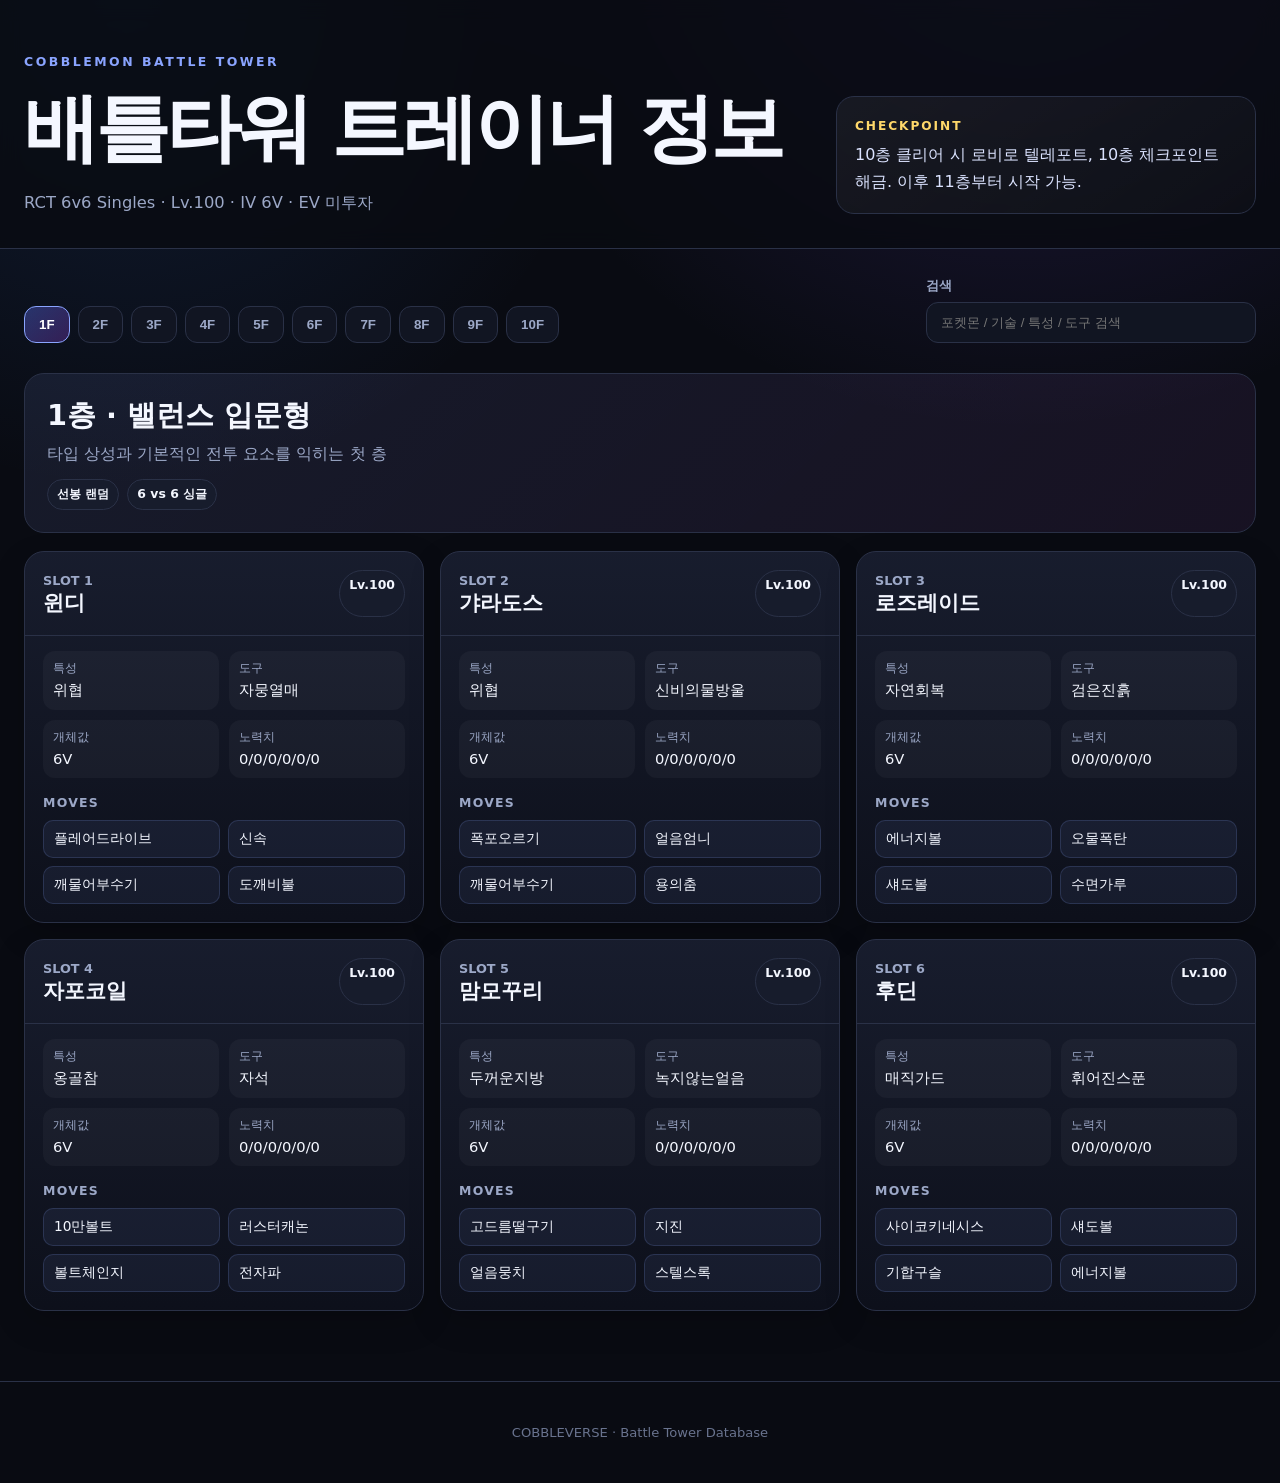
==== index.html @ 0fa003e1 "Add files via upload" ====
<!doctype html>
<html lang="ko">
<head>
  <meta charset="utf-8" />
  <meta name="viewport" content="width=device-width,initial-scale=1" />
  <title>COBBLEVERSE 배틀타워</title>
  <meta name="description" content="Cobblemon Battle Tower 트레이너 파티 정보" />
  <link rel="stylesheet" href="style.css" />
</head>
<body>
  <header class="hero">
    <div class="hero-inner">
      <div>
        <p class="eyebrow">COBBLEMON BATTLE TOWER</p>
        <h1>배틀타워 트레이너 정보</h1>
        <p id="formatText" class="subtitle">불러오는 중...</p>
      </div>
      <div class="rule-card">
        <span class="rule-label">CHECKPOINT</span>
        <p id="checkpointText">불러오는 중...</p>
      </div>
    </div>
  </header>

  <main class="container">
    <section class="toolbar">
      <div class="floor-nav" id="floorNav"></div>
      <label class="search">
        <span>검색</span>
        <input id="searchInput" type="search" placeholder="포켓몬 / 기술 / 특성 / 도구 검색" />
      </label>
    </section>

    <section id="floorHeader" class="floor-header"></section>
    <section id="teamGrid" class="team-grid"></section>
    <p id="emptyMessage" class="empty" hidden>검색 결과가 없습니다.</p>
  </main>

  <footer>
    <p>COBBLEVERSE · Battle Tower Database</p>
  </footer>

  <script src="app.js"></script>
</body>
</html>
---- style.css ----
:root {
  --bg: #090b12;
  --panel: #111522;
  --panel2: #171c2c;
  --line: #2a3147;
  --text: #f4f7ff;
  --muted: #9ca8c7;
  --accent: #8aa4ff;
  --accent2: #d46bff;
  --gold: #ffd86a;
  --danger: #ff718b;
}
* { box-sizing: border-box; }
html { scroll-behavior: smooth; }
body {
  margin: 0;
  font-family: Inter, Pretendard, "Noto Sans KR", system-ui, sans-serif;
  color: var(--text);
  background:
    radial-gradient(circle at 80% -10%, rgba(130, 86, 255, .22), transparent 30%),
    radial-gradient(circle at 10% 0%, rgba(59, 130, 246, .15), transparent 26%),
    var(--bg);
}
.hero {
  border-bottom: 1px solid var(--line);
  background: rgba(9,11,18,.82);
  backdrop-filter: blur(10px);
}
.hero-inner {
  max-width: 1280px;
  margin: auto;
  padding: 54px 24px 34px;
  display: grid;
  grid-template-columns: 1fr minmax(260px, 420px);
  gap: 28px;
  align-items: end;
}
.eyebrow {
  margin: 0 0 10px;
  color: var(--accent);
  letter-spacing: .2em;
  font-size: .78rem;
  font-weight: 800;
}
h1 {
  margin: 0;
  font-size: clamp(2.2rem, 6vw, 4.7rem);
  letter-spacing: -.05em;
}
.subtitle { color: var(--muted); margin: 12px 0 0; font-size: 1.02rem; }
.rule-card {
  border: 1px solid var(--line);
  background: linear-gradient(145deg, rgba(255,255,255,.055), rgba(255,255,255,.015));
  padding: 18px;
  border-radius: 18px;
}
.rule-card p { margin: 8px 0 0; color: #dbe3ff; line-height: 1.65; }
.rule-label { color: var(--gold); font-size: .76rem; letter-spacing: .16em; font-weight: 900; }
.container { max-width: 1280px; margin: auto; padding: 28px 24px 70px; }
.toolbar {
  display: flex;
  gap: 18px;
  justify-content: space-between;
  align-items: end;
  flex-wrap: wrap;
}
.floor-nav { display: flex; gap: 8px; flex-wrap: wrap; }
.floor-btn {
  border: 1px solid var(--line);
  background: var(--panel);
  color: var(--muted);
  border-radius: 12px;
  padding: 10px 14px;
  font-weight: 800;
  cursor: pointer;
}
.floor-btn:hover { border-color: var(--accent); color: white; }
.floor-btn.active {
  color: #fff;
  border-color: var(--accent);
  background: linear-gradient(135deg, rgba(92,119,255,.35), rgba(173,74,255,.25));
}
.search { display: grid; gap: 7px; min-width: min(100%, 330px); color: var(--muted); font-size: .82rem; font-weight: 700; }
.search input {
  width: 100%;
  padding: 12px 14px;
  border: 1px solid var(--line);
  background: var(--panel);
  color: white;
  border-radius: 12px;
  outline: none;
}
.search input:focus { border-color: var(--accent); }
.floor-header {
  margin: 30px 0 18px;
  padding: 22px;
  border: 1px solid var(--line);
  background: linear-gradient(135deg, rgba(138,164,255,.10), rgba(212,107,255,.07));
  border-radius: 20px;
}
.floor-header h2 { margin: 0 0 8px; font-size: 1.8rem; }
.floor-header p { margin: 5px 0; color: var(--muted); }
.badges { display: flex; flex-wrap: wrap; gap: 8px; margin-top: 14px; }
.badge {
  font-size: .78rem;
  font-weight: 800;
  padding: 6px 9px;
  border-radius: 999px;
  background: var(--panel2);
  border: 1px solid var(--line);
}
.badge.boss { color: #fff2b8; border-color: #786a36; }
.team-grid {
  display: grid;
  grid-template-columns: repeat(3, minmax(0, 1fr));
  gap: 16px;
}
.poke-card {
  min-width: 0;
  border: 1px solid var(--line);
  border-radius: 20px;
  overflow: hidden;
  background: linear-gradient(180deg, rgba(24,29,46,.97), rgba(13,16,27,.97));
  box-shadow: 0 12px 32px rgba(0,0,0,.17);
}
.card-top {
  display: flex;
  justify-content: space-between;
  gap: 12px;
  padding: 18px;
  border-bottom: 1px solid var(--line);
}
.poke-name { margin: 0; font-size: 1.3rem; }
.slot { color: var(--muted); font-size: .8rem; font-weight: 800; }
.info { display: grid; grid-template-columns: 1fr 1fr; gap: 10px; padding: 15px 18px 5px; }
.info-item {
  min-width: 0;
  padding: 10px;
  border-radius: 12px;
  background: rgba(255,255,255,.035);
}
.info-label { display: block; color: var(--muted); font-size: .72rem; margin-bottom: 4px; }
.info-value { font-size: .92rem; overflow-wrap: anywhere; }
.moves { padding: 12px 18px 18px; }
.moves h4 { margin: 0 0 10px; color: var(--muted); font-size: .78rem; text-transform: uppercase; letter-spacing: .1em; }
.move-list { display: grid; grid-template-columns: 1fr 1fr; gap: 8px; }
.move {
  padding: 9px 10px;
  background: rgba(138,164,255,.08);
  border: 1px solid rgba(138,164,255,.17);
  border-radius: 10px;
  font-size: .86rem;
}
.empty { text-align: center; color: var(--muted); padding: 50px 0; }
footer { border-top: 1px solid var(--line); text-align: center; padding: 30px; color: #69738e; font-size: .82rem; }
@media (max-width: 920px) {
  .hero-inner { grid-template-columns: 1fr; }
  .team-grid { grid-template-columns: repeat(2, minmax(0,1fr)); }
}
@media (max-width: 620px) {
  .hero-inner { padding-top: 34px; }
  .container { padding-inline: 14px; }
  .team-grid { grid-template-columns: 1fr; }
  .toolbar { align-items: stretch; }
  .search { width: 100%; }
}
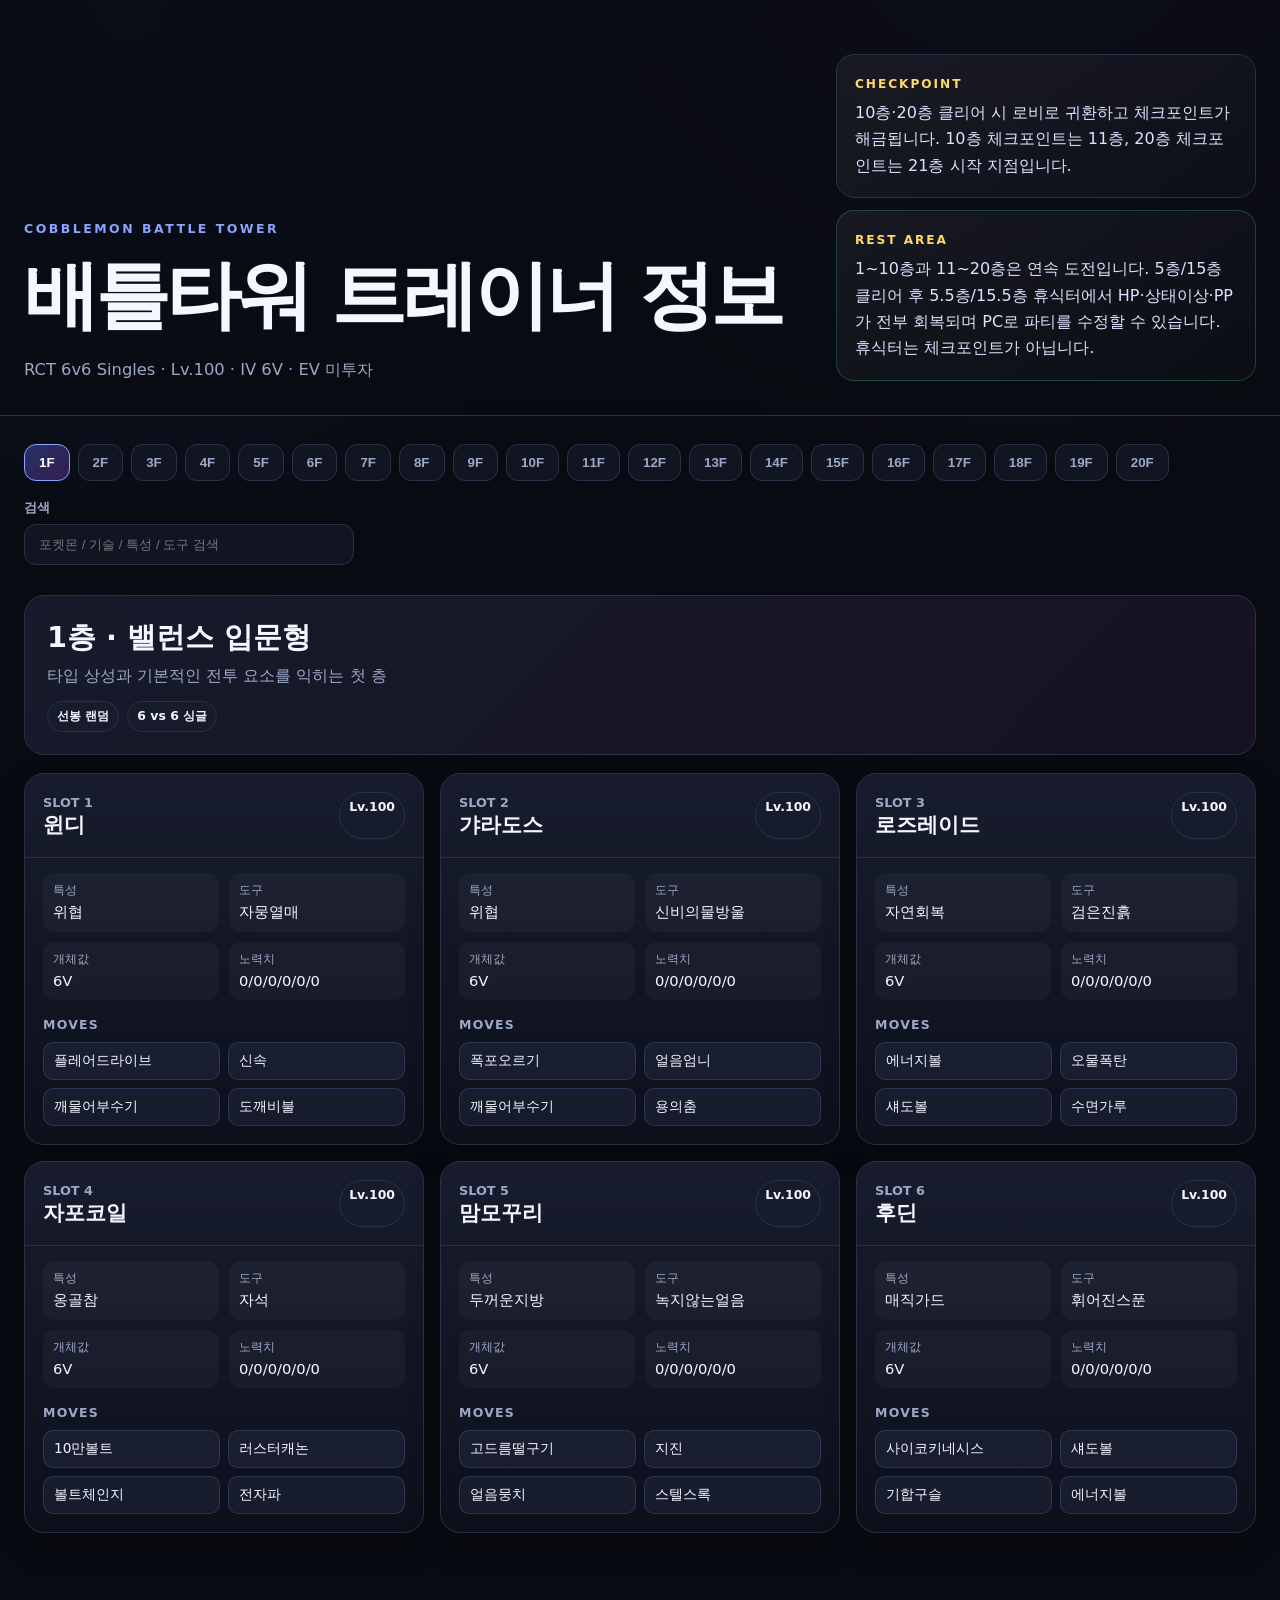
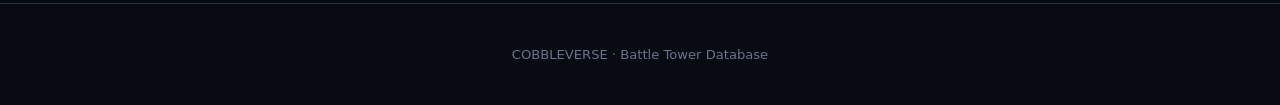
==== commit 18180991: "Add files via upload" ====
--- a/index.html
+++ b/index.html
@@ -15,9 +15,15 @@
         <h1>배틀타워 트레이너 정보</h1>
         <p id="formatText" class="subtitle">불러오는 중...</p>
       </div>
-      <div class="rule-card">
-        <span class="rule-label">CHECKPOINT</span>
-        <p id="checkpointText">불러오는 중...</p>
+      <div class="rule-stack">
+        <div class="rule-card">
+          <span class="rule-label">CHECKPOINT</span>
+          <p id="checkpointText">불러오는 중...</p>
+        </div>
+        <div class="rule-card rest-rule">
+          <span class="rule-label">REST AREA</span>
+          <p id="restText">불러오는 중...</p>
+        </div>
       </div>
     </div>
   </header>
--- a/style.css
+++ b/style.css
@@ -49,6 +49,7 @@
   letter-spacing: -.05em;
 }
 .subtitle { color: var(--muted); margin: 12px 0 0; font-size: 1.02rem; }
+.rule-stack { display: grid; gap: 12px; }
 .rule-card {
   border: 1px solid var(--line);
   background: linear-gradient(145deg, rgba(255,255,255,.055), rgba(255,255,255,.015));
@@ -111,6 +112,9 @@
   border: 1px solid var(--line);
 }
 .badge.boss { color: #fff2b8; border-color: #786a36; }
+.badge.rest { color: #b9ffe0; border-color: #2d7b5f; background: rgba(45,123,95,.15); }
+.badge.checkpoint { color: #ffe7a2; border-color: #8d7133; background: rgba(141,113,51,.15); }
+.rest-rule { border-color: rgba(65, 190, 140, .28); }
 .team-grid {
   display: grid;
   grid-template-columns: repeat(3, minmax(0, 1fr));
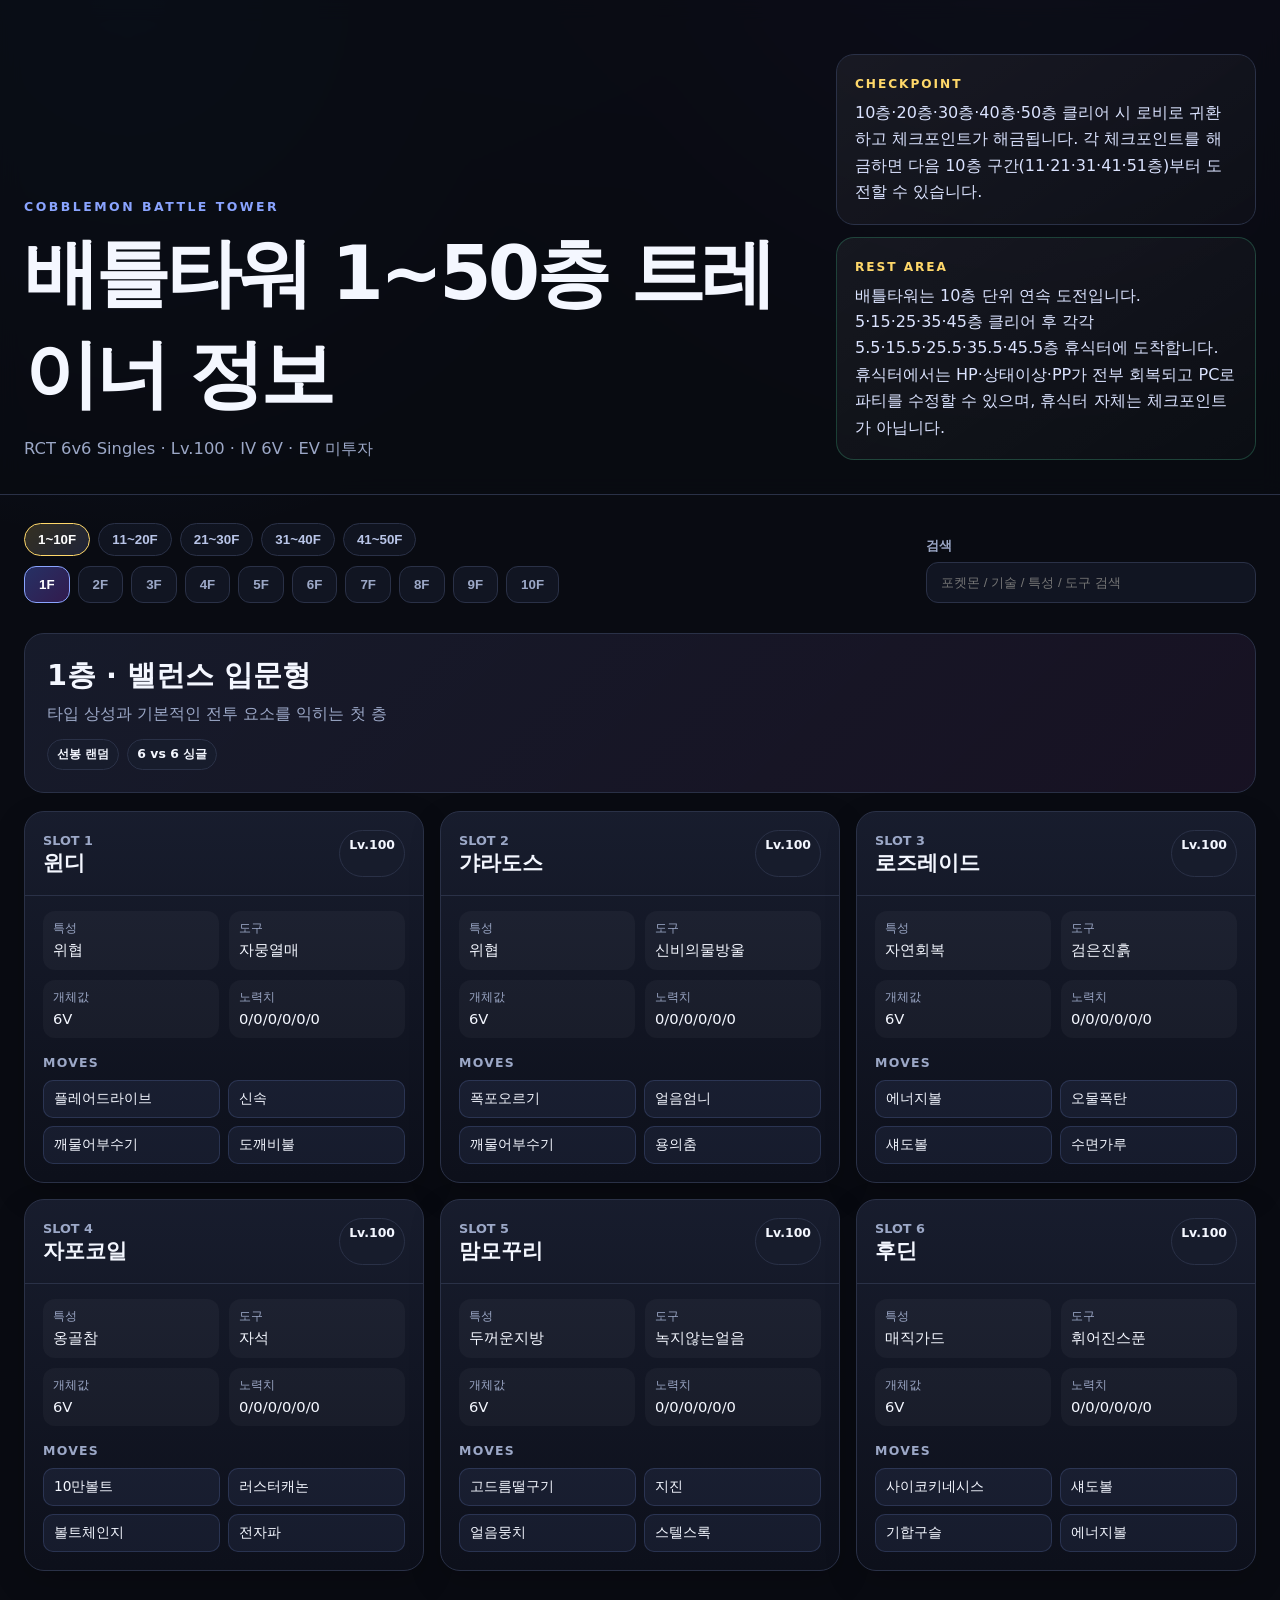
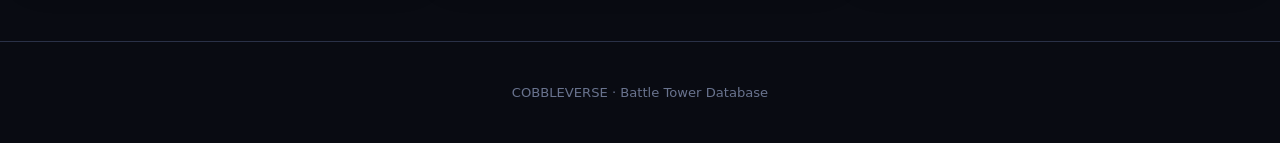
==== commit ec51227a: "Add files via upload" ====
--- a/index.html
+++ b/index.html
@@ -4,7 +4,7 @@
   <meta charset="utf-8" />
   <meta name="viewport" content="width=device-width,initial-scale=1" />
   <title>COBBLEVERSE 배틀타워</title>
-  <meta name="description" content="Cobblemon Battle Tower 트레이너 파티 정보" />
+  <meta name="description" content="Cobblemon Battle Tower 1~50층 트레이너 파티 정보" />
   <link rel="stylesheet" href="style.css" />
 </head>
 <body>
@@ -12,7 +12,7 @@
     <div class="hero-inner">
       <div>
         <p class="eyebrow">COBBLEMON BATTLE TOWER</p>
-        <h1>배틀타워 트레이너 정보</h1>
+        <h1>배틀타워 1~50층 트레이너 정보</h1>
         <p id="formatText" class="subtitle">불러오는 중...</p>
       </div>
       <div class="rule-stack">
@@ -30,7 +30,10 @@
 
   <main class="container">
     <section class="toolbar">
-      <div class="floor-nav" id="floorNav"></div>
+      <div class="floor-selectors">
+        <div class="range-nav" id="rangeNav"></div>
+        <div class="floor-nav" id="floorNav"></div>
+      </div>
       <label class="search">
         <span>검색</span>
         <input id="searchInput" type="search" placeholder="포켓몬 / 기술 / 특성 / 도구 검색" />
--- a/style.css
+++ b/style.css
@@ -66,6 +66,35 @@
   align-items: end;
   flex-wrap: wrap;
 }
+
+.floor-selectors {
+  display: grid;
+  gap: 10px;
+}
+.range-nav {
+  display: flex;
+  flex-wrap: wrap;
+  gap: 8px;
+}
+.range-btn {
+  border: 1px solid var(--line);
+  background: rgba(138,164,255,.06);
+  color: #b9c5e8;
+  border-radius: 999px;
+  padding: 8px 13px;
+  font-weight: 900;
+  cursor: pointer;
+}
+.range-btn:hover {
+  border-color: var(--accent);
+  color: white;
+}
+.range-btn.active {
+  color: #fff;
+  border-color: var(--gold);
+  background: linear-gradient(135deg, rgba(255,216,106,.18), rgba(138,164,255,.16));
+}
+
 .floor-nav { display: flex; gap: 8px; flex-wrap: wrap; }
 .floor-btn {
   border: 1px solid var(--line);
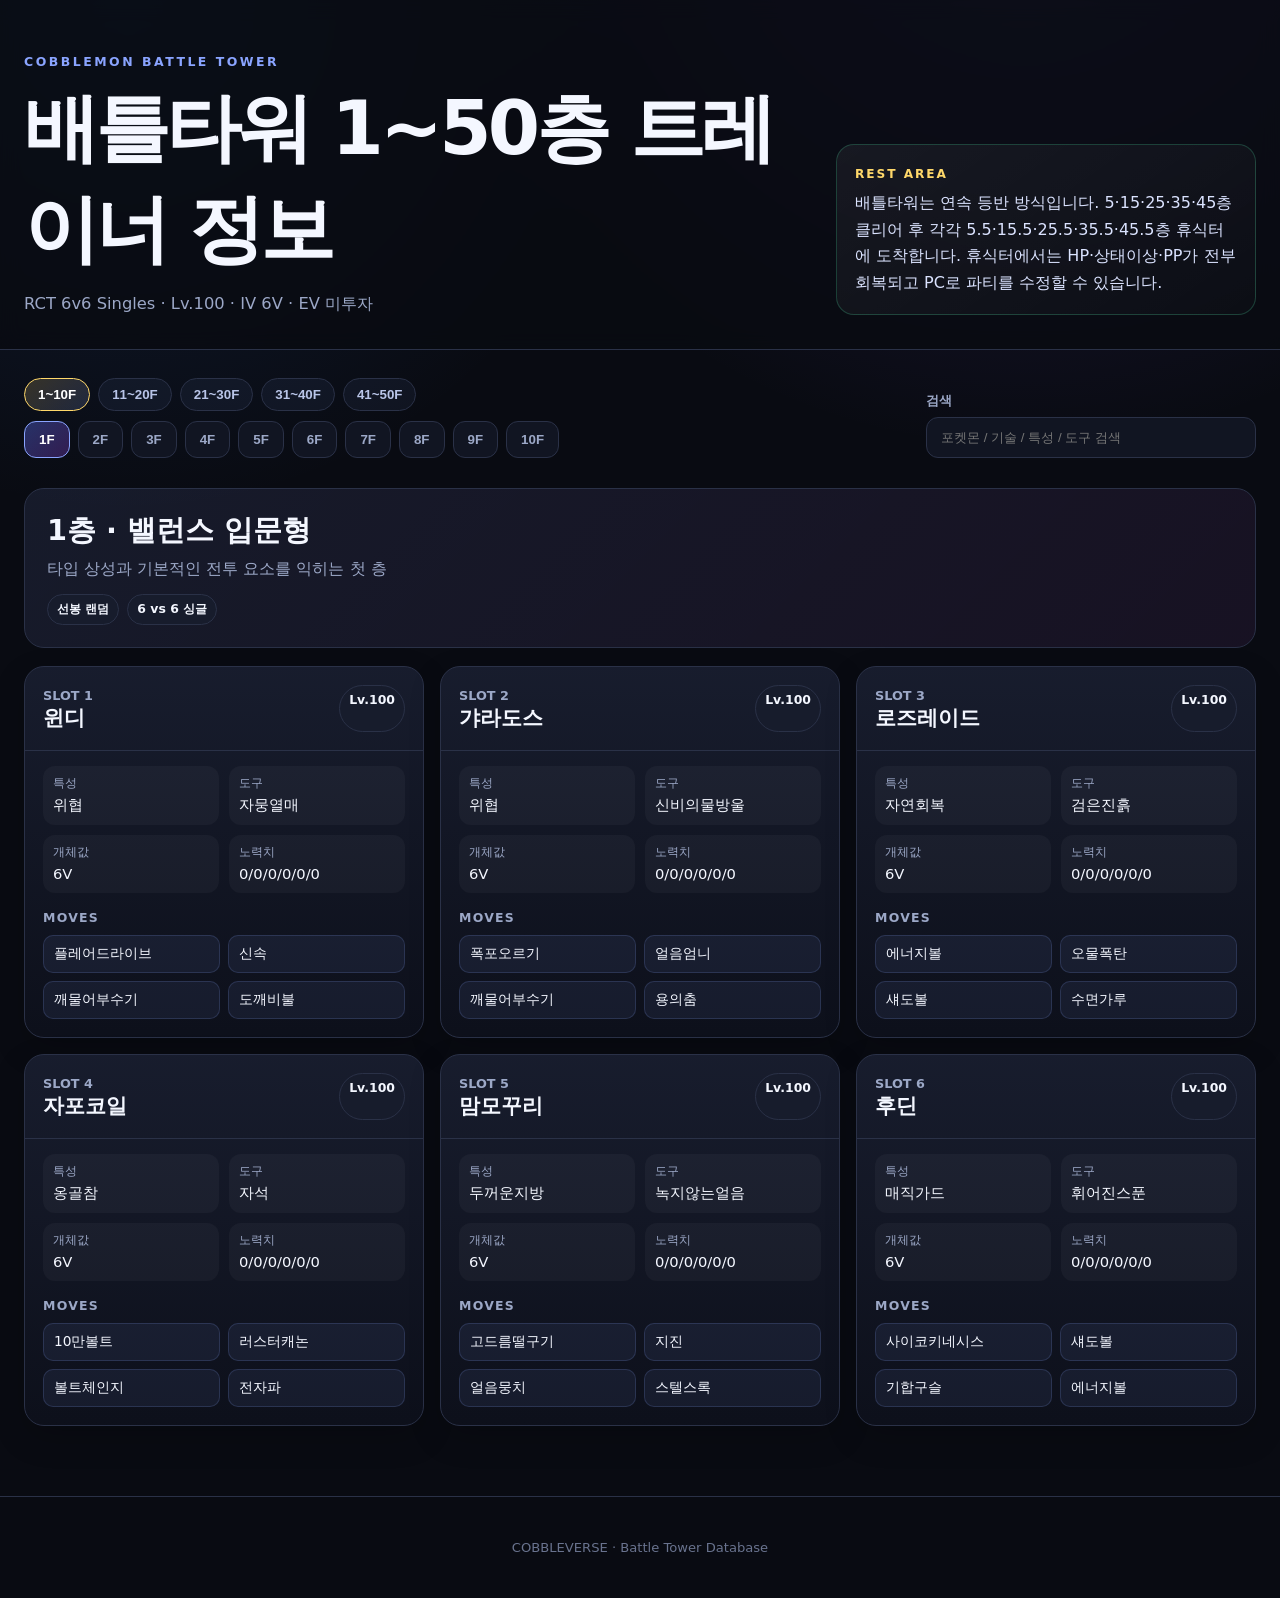
==== commit 28dd661d: "Add files via upload" ====
--- a/index.html
+++ b/index.html
@@ -5,7 +5,7 @@
   <meta name="viewport" content="width=device-width,initial-scale=1" />
   <title>COBBLEVERSE 배틀타워</title>
   <meta name="description" content="Cobblemon Battle Tower 1~50층 트레이너 파티 정보" />
-  <link rel="stylesheet" href="style.css" />
+  <link rel="stylesheet" href="style.css?v=20260814-3" />
 </head>
 <body>
   <header class="hero">
@@ -16,10 +16,6 @@
         <p id="formatText" class="subtitle">불러오는 중...</p>
       </div>
       <div class="rule-stack">
-        <div class="rule-card">
-          <span class="rule-label">CHECKPOINT</span>
-          <p id="checkpointText">불러오는 중...</p>
-        </div>
         <div class="rule-card rest-rule">
           <span class="rule-label">REST AREA</span>
           <p id="restText">불러오는 중...</p>
@@ -49,6 +45,6 @@
     <p>COBBLEVERSE · Battle Tower Database</p>
   </footer>
 
-  <script src="app.js"></script>
+  <script src="app.js?v=20260814-3"></script>
 </body>
 </html>
--- a/style.css
+++ b/style.css
@@ -142,7 +142,6 @@
 }
 .badge.boss { color: #fff2b8; border-color: #786a36; }
 .badge.rest { color: #b9ffe0; border-color: #2d7b5f; background: rgba(45,123,95,.15); }
-.badge.checkpoint { color: #ffe7a2; border-color: #8d7133; background: rgba(141,113,51,.15); }
 .rest-rule { border-color: rgba(65, 190, 140, .28); }
 .team-grid {
   display: grid;
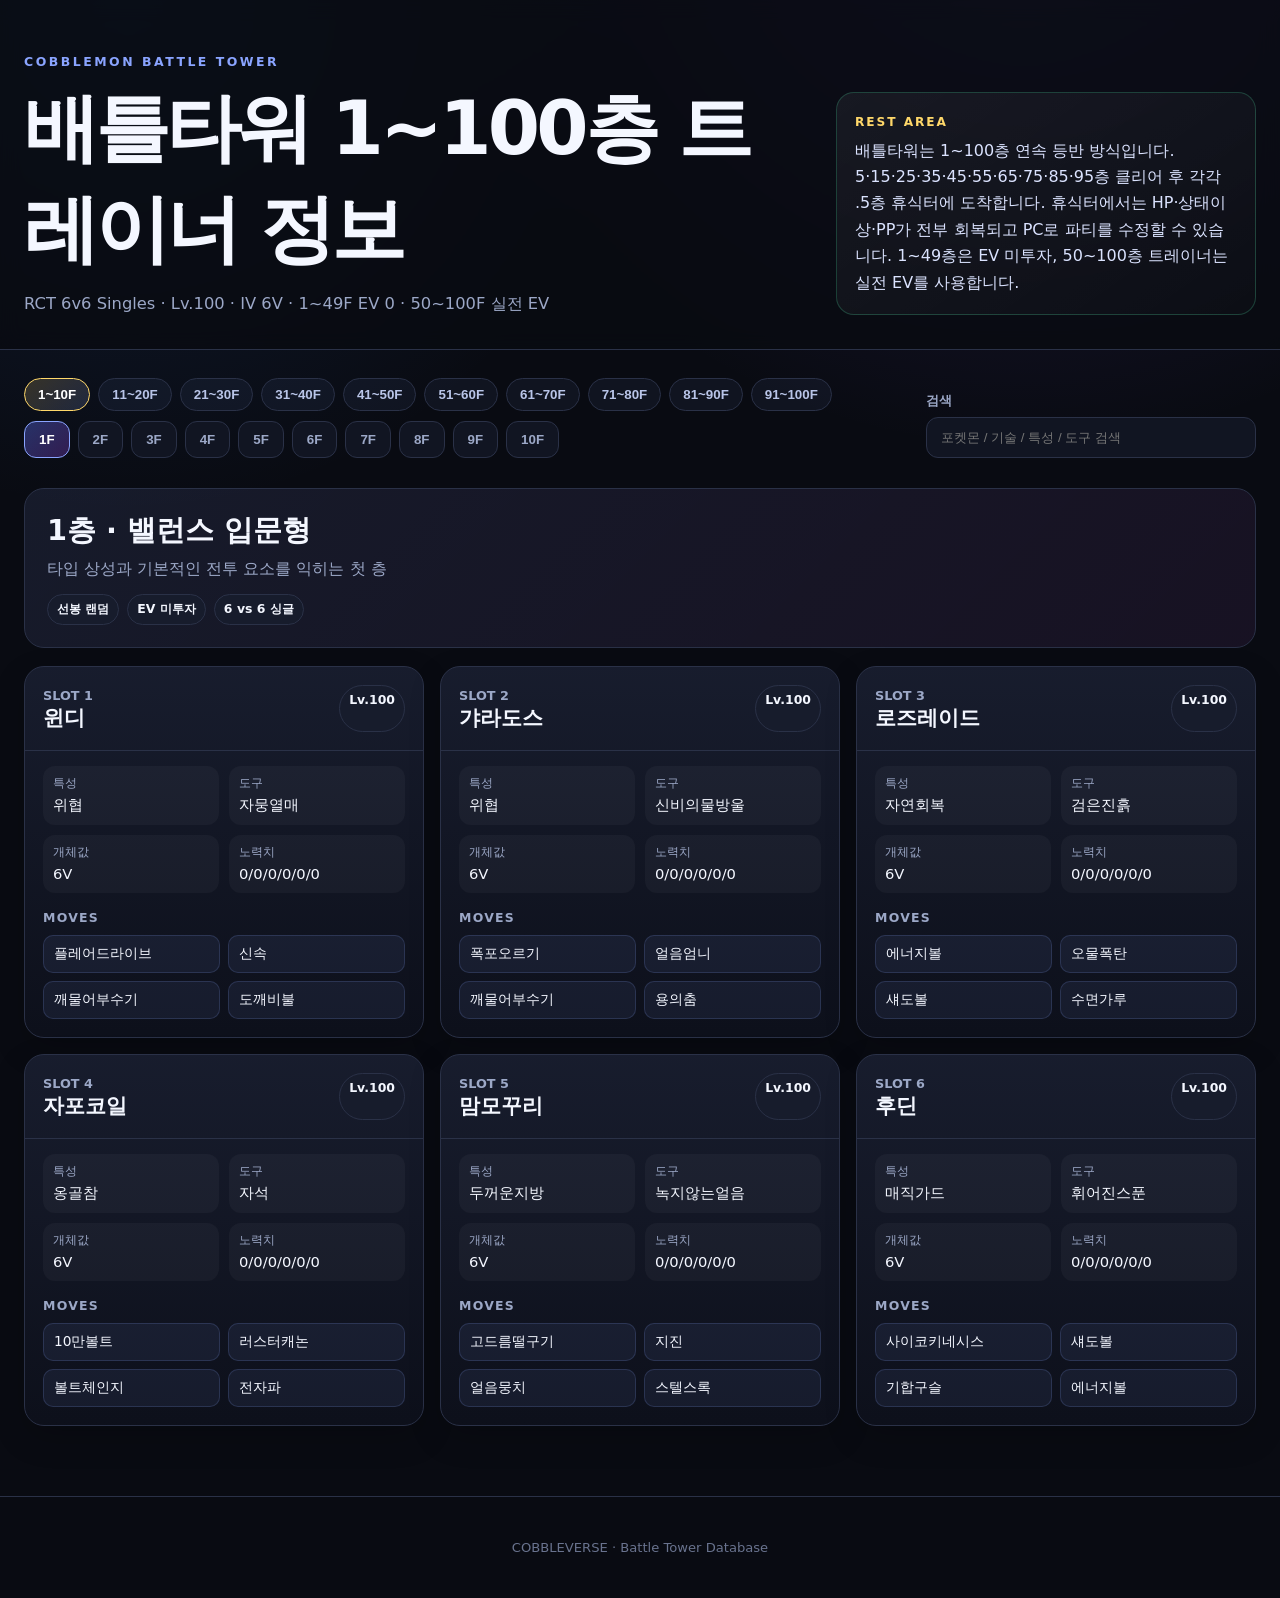
==== commit bcdaf6f6: "Add files via upload" ====
--- a/index.html
+++ b/index.html
@@ -4,15 +4,15 @@
   <meta charset="utf-8" />
   <meta name="viewport" content="width=device-width,initial-scale=1" />
   <title>COBBLEVERSE 배틀타워</title>
-  <meta name="description" content="Cobblemon Battle Tower 1~50층 트레이너 파티 정보" />
-  <link rel="stylesheet" href="style.css?v=20260814-3" />
+  <meta name="description" content="Cobblemon Battle Tower 1~100층 트레이너 파티 정보" />
+  <link rel="stylesheet" href="style.css?v=20260814-100f" />
 </head>
 <body>
   <header class="hero">
     <div class="hero-inner">
       <div>
         <p class="eyebrow">COBBLEMON BATTLE TOWER</p>
-        <h1>배틀타워 1~50층 트레이너 정보</h1>
+        <h1>배틀타워 1~100층 트레이너 정보</h1>
         <p id="formatText" class="subtitle">불러오는 중...</p>
       </div>
       <div class="rule-stack">
@@ -45,6 +45,6 @@
     <p>COBBLEVERSE · Battle Tower Database</p>
   </footer>
 
-  <script src="app.js?v=20260814-3"></script>
+  <script src="app.js?v=20260814-100f"></script>
 </body>
 </html>
--- a/style.css
+++ b/style.css
@@ -197,3 +197,9 @@
   .toolbar { align-items: stretch; }
   .search { width: 100%; }
 }
+
+.badge.ev-live {
+  color: #ffd7f6;
+  border-color: #b95aa5;
+  background: rgba(185,90,165,.16);
+}
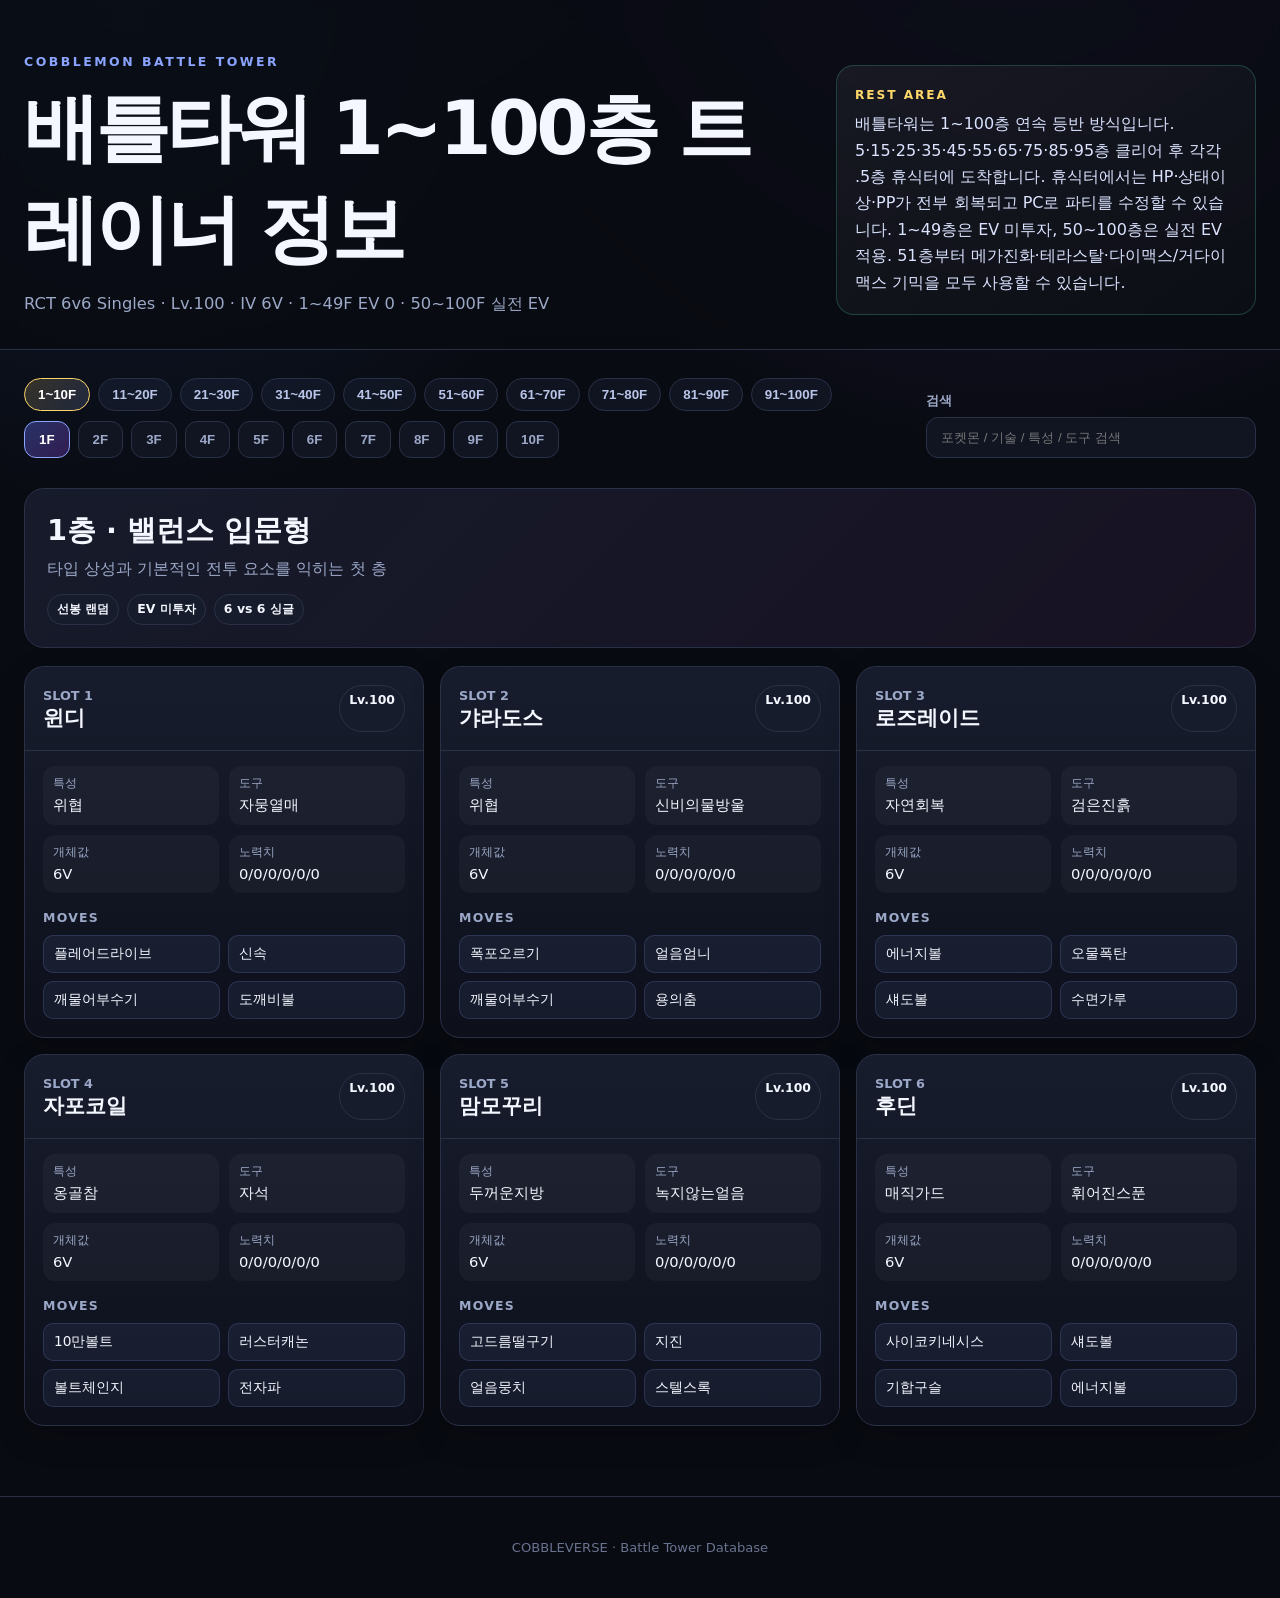
==== commit 33795611: "Add files via upload" ====
--- a/index.html
+++ b/index.html
@@ -5,7 +5,7 @@
   <meta name="viewport" content="width=device-width,initial-scale=1" />
   <title>COBBLEVERSE 배틀타워</title>
   <meta name="description" content="Cobblemon Battle Tower 1~100층 트레이너 파티 정보" />
-  <link rel="stylesheet" href="style.css?v=20260814-100f" />
+  <link rel="stylesheet" href="style.css?v=20260814-gimmick" />
 </head>
 <body>
   <header class="hero">
@@ -45,6 +45,6 @@
     <p>COBBLEVERSE · Battle Tower Database</p>
   </footer>
 
-  <script src="app.js?v=20260814-100f"></script>
+  <script src="app.js?v=20260814-gimmick"></script>
 </body>
 </html>
--- a/style.css
+++ b/style.css
@@ -203,3 +203,17 @@
   border-color: #b95aa5;
   background: rgba(185,90,165,.16);
 }
+
+.badge.gimmick-live {
+  color: #d9f7ff;
+  border-color: #3a8ea6;
+  background: rgba(58,142,166,.16);
+}
+.mechanic-item {
+  grid-column: 1 / -1;
+  border-color: rgba(212,107,255,.22);
+}
+.mechanic-value {
+  color: #f0c8ff;
+  font-weight: 800;
+}
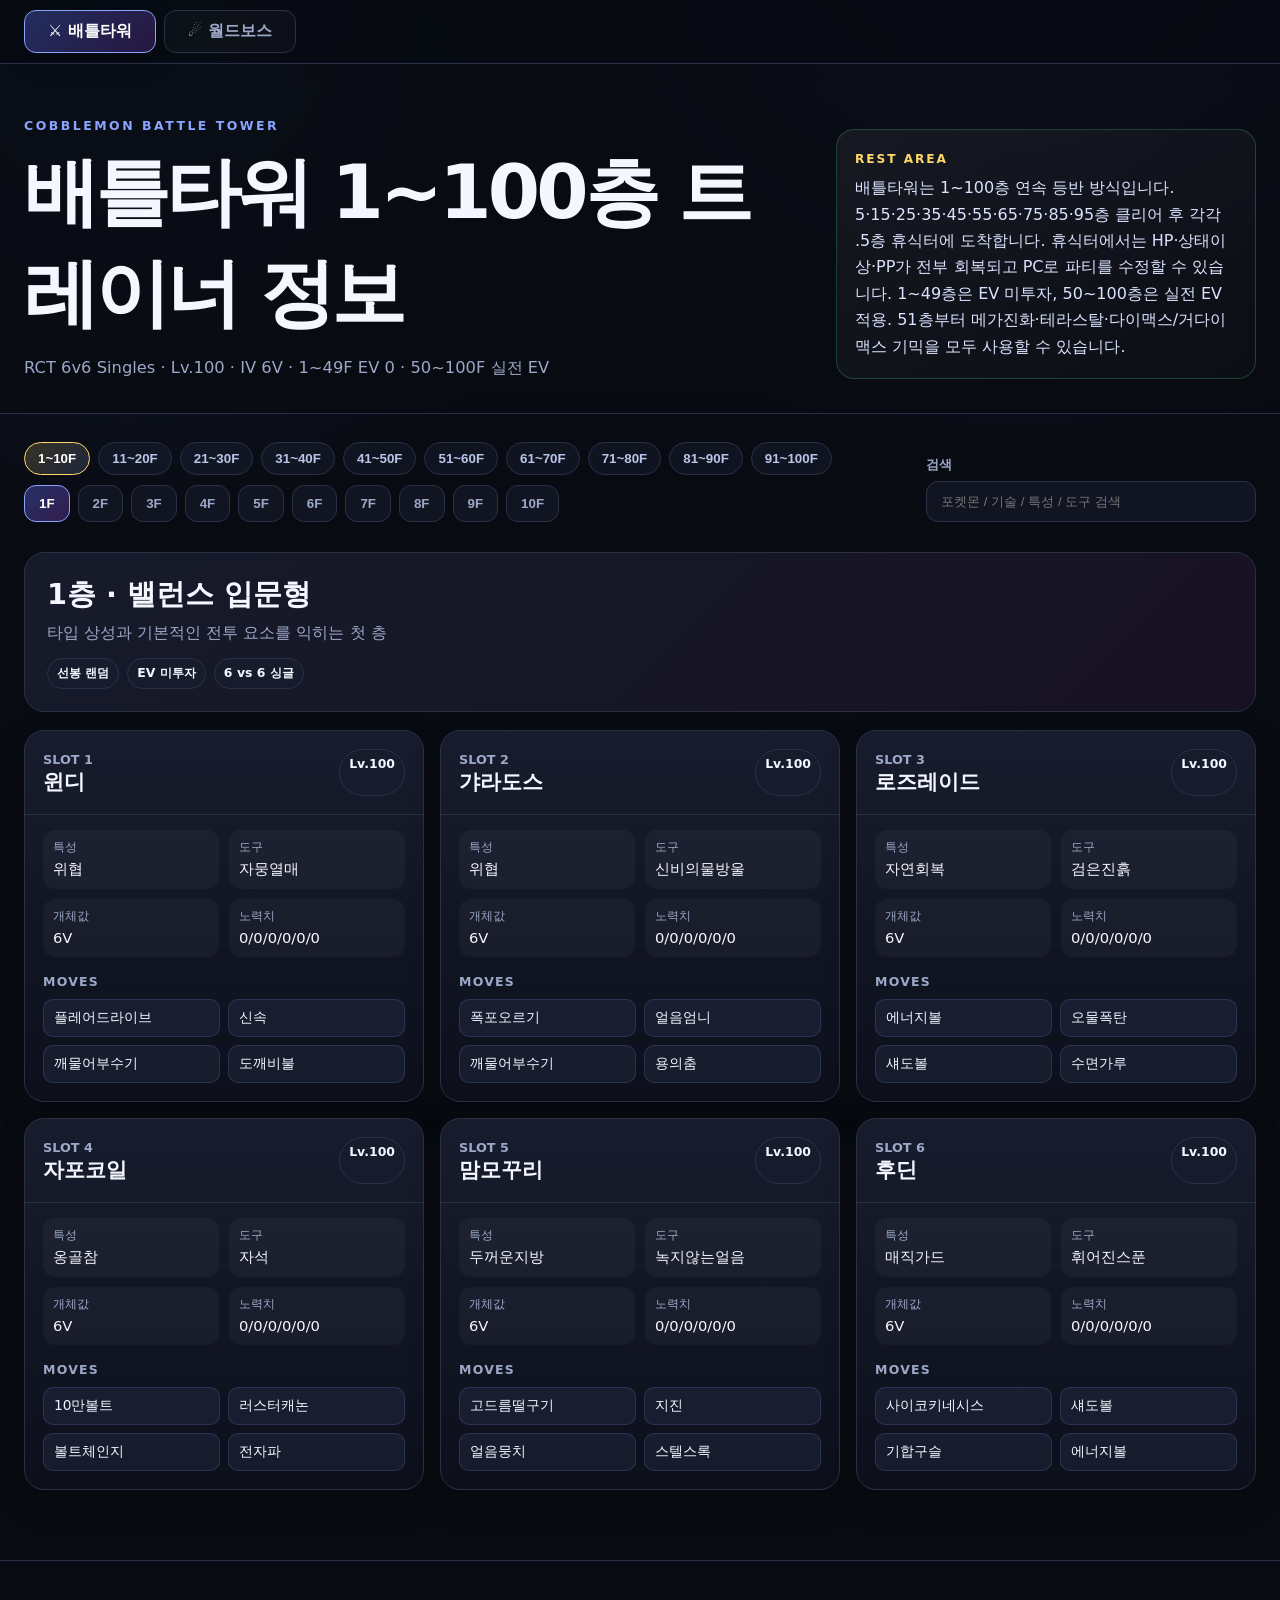
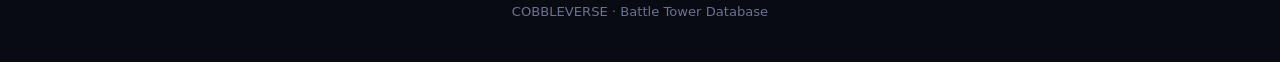
==== commit fb840379: "Add files via upload" ====
--- a/index.html
+++ b/index.html
@@ -3,11 +3,17 @@
 <head>
   <meta charset="utf-8" />
   <meta name="viewport" content="width=device-width,initial-scale=1" />
-  <title>COBBLEVERSE 배틀타워</title>
+  <title>COBBLEVERSE 콘텐츠 정보 · 배틀타워</title>
   <meta name="description" content="Cobblemon Battle Tower 1~100층 트레이너 파티 정보" />
-  <link rel="stylesheet" href="style.css?v=20260814-gimmick" />
+  <link rel="stylesheet" href="style.css?v=20260814-content-tabs" />
 </head>
 <body>
+  <nav class="site-tabs" aria-label="콘텐츠 선택">
+    <div class="site-tabs-inner">
+      <a class="site-tab active" href="index.html" aria-current="page">⚔ 배틀타워</a>
+      <a class="site-tab" href="worldboss.html">☄ 월드보스</a>
+    </div>
+  </nav>
   <header class="hero">
     <div class="hero-inner">
       <div>
@@ -45,6 +51,6 @@
     <p>COBBLEVERSE · Battle Tower Database</p>
   </footer>
 
-  <script src="app.js?v=20260814-gimmick"></script>
+  <script src="app.js?v=20260814-content-tabs"></script>
 </body>
 </html>
--- a/style.css
+++ b/style.css
@@ -217,3 +217,45 @@
   color: #f0c8ff;
   font-weight: 800;
 }
+
+/* COBBLEVERSE content tabs */
+.site-tabs {
+  position: sticky;
+  top: 0;
+  z-index: 100;
+  border-bottom: 1px solid var(--line);
+  background: rgba(7, 10, 17, .92);
+  backdrop-filter: blur(16px);
+}
+.site-tabs-inner {
+  max-width: 1280px;
+  margin: 0 auto;
+  display: flex;
+  gap: 8px;
+  padding: 10px 24px;
+}
+.site-tab {
+  display: inline-flex;
+  align-items: center;
+  justify-content: center;
+  min-width: 132px;
+  padding: 10px 16px;
+  border: 1px solid var(--line);
+  border-radius: 12px;
+  color: var(--muted);
+  background: rgba(255,255,255,.025);
+  text-decoration: none;
+  font-weight: 900;
+  transition: .18s ease;
+}
+.site-tab:hover { color: #fff; border-color: var(--accent); transform: translateY(-1px); }
+.site-tab.active {
+  color: #fff;
+  border-color: var(--accent);
+  background: linear-gradient(135deg, rgba(92,119,255,.32), rgba(173,74,255,.20));
+  box-shadow: 0 8px 26px rgba(0,0,0,.16);
+}
+@media (max-width: 620px) {
+  .site-tabs-inner { padding: 8px 12px; }
+  .site-tab { flex: 1; min-width: 0; padding: 9px 10px; font-size: .9rem; }
+}
